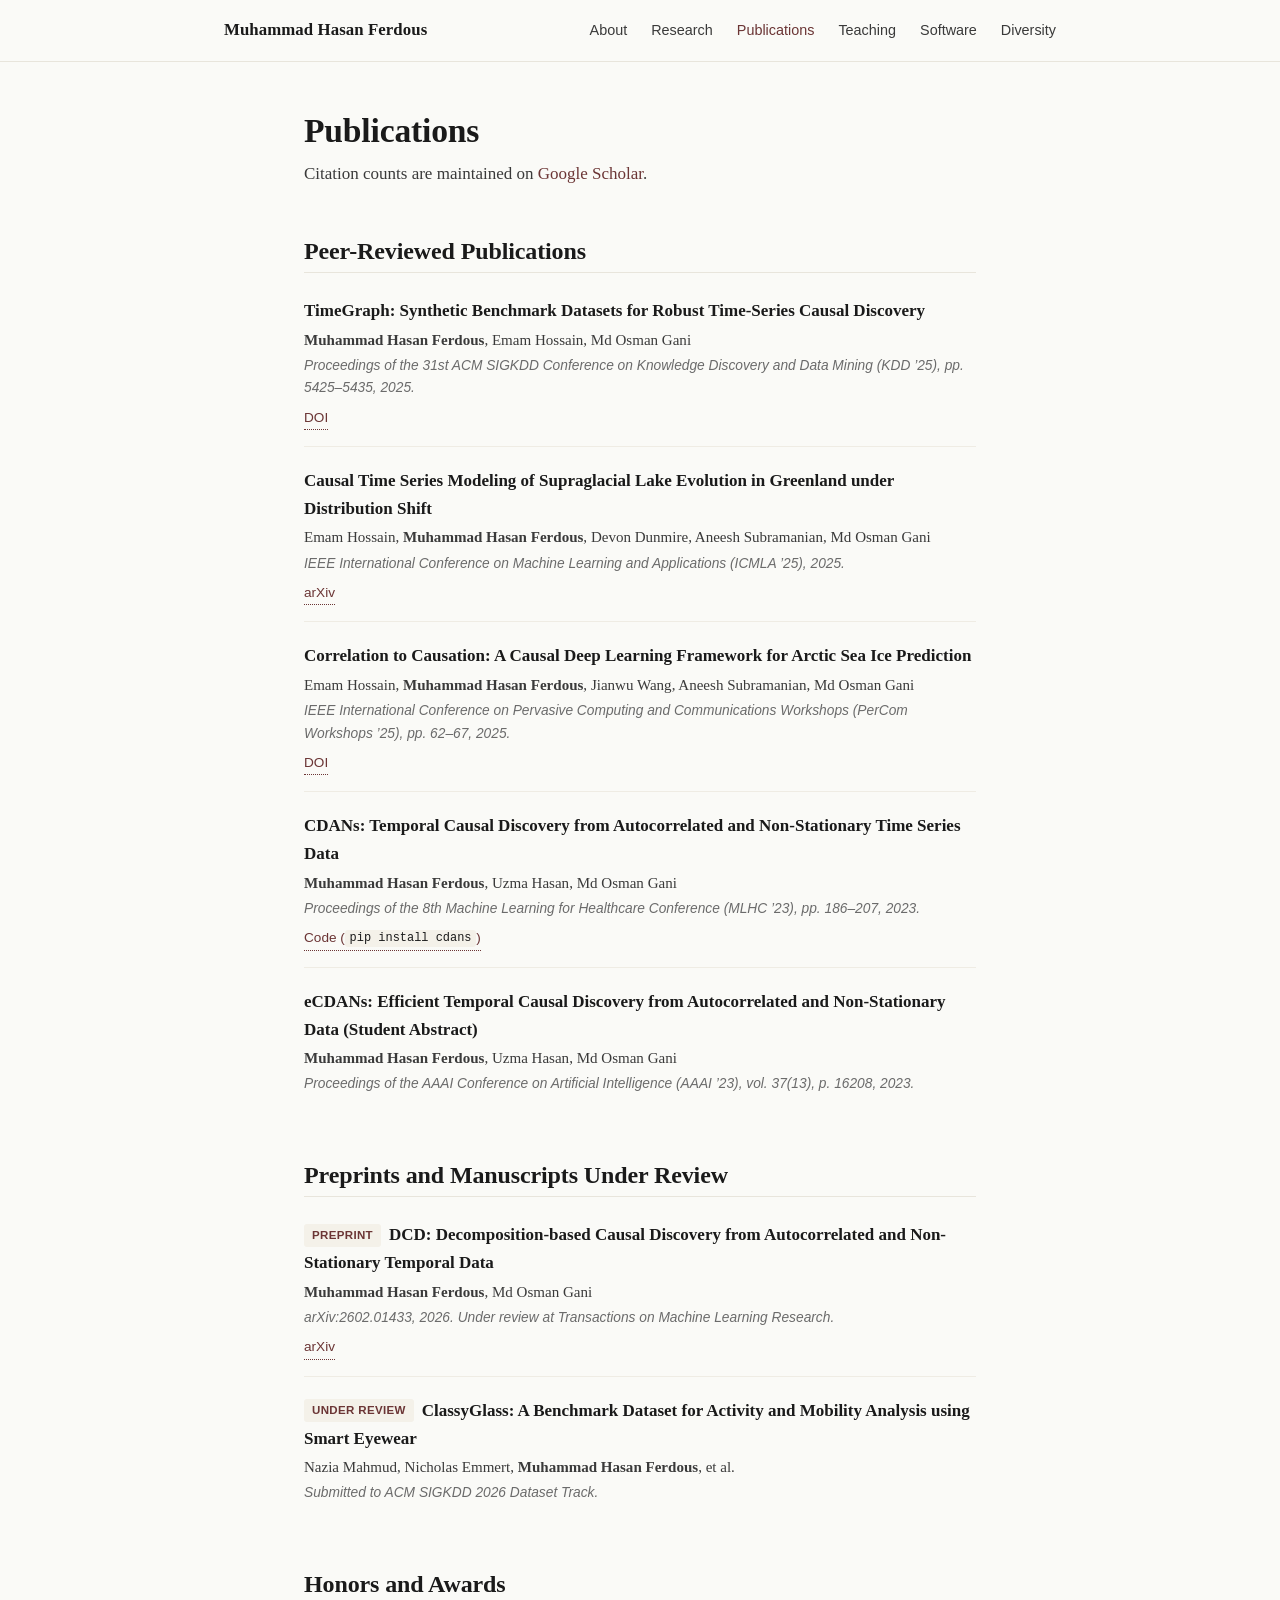
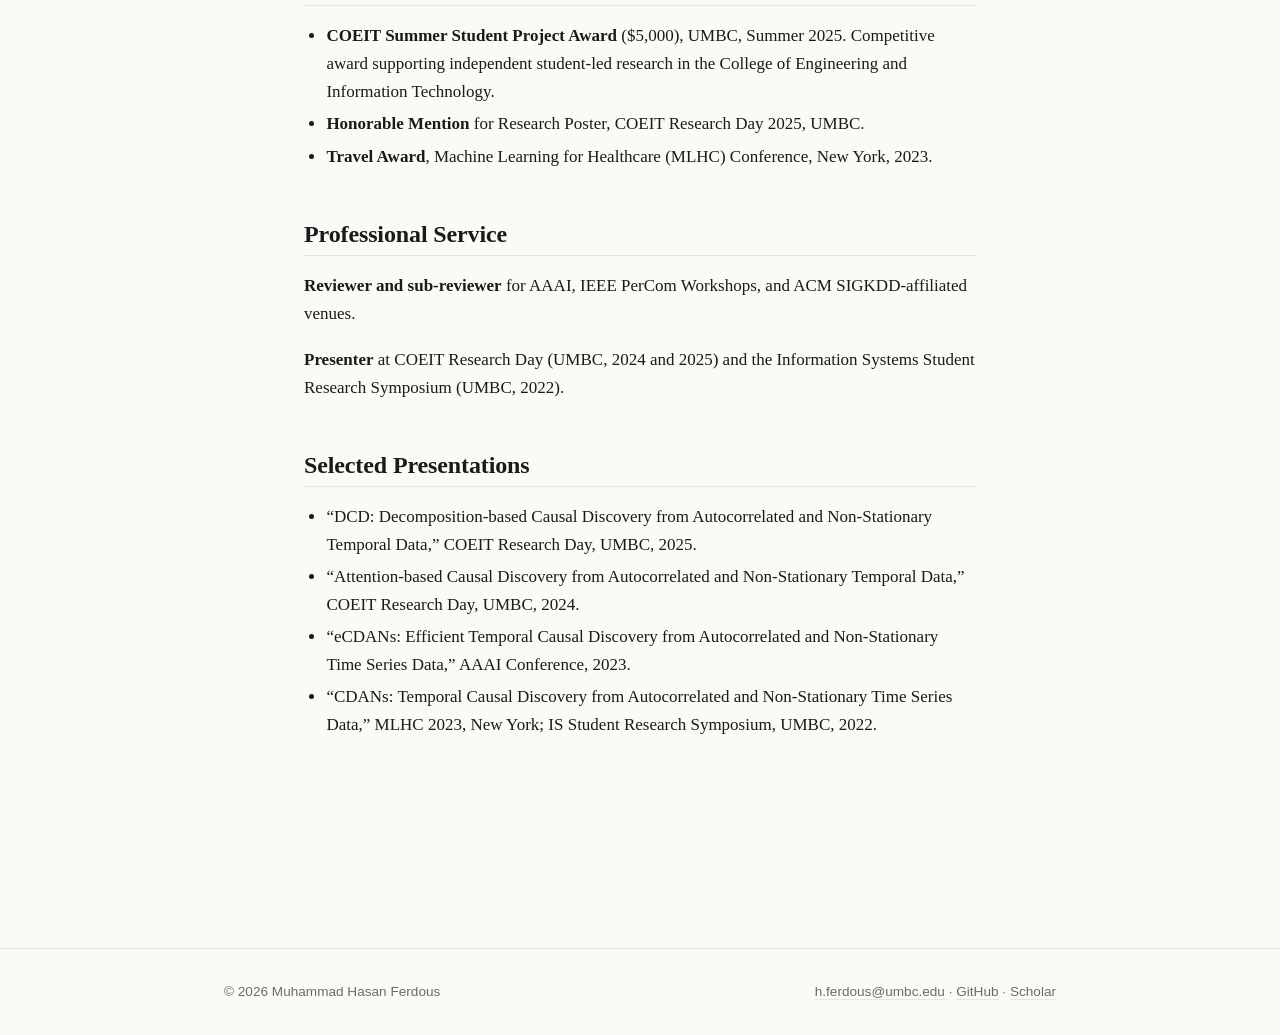
==== publications.html @ e5074885 "Replace Hugo site with plain HTML academic site" ====
<!DOCTYPE html>
<html lang="en">
<head>
  <meta charset="UTF-8">
  <meta name="viewport" content="width=device-width, initial-scale=1.0">
  <title>Publications · Muhammad Hasan Ferdous</title>
  <meta name="description" content="Publications, preprints, awards, and service of Muhammad Hasan Ferdous.">
  <link rel="stylesheet" href="css/style.css">
  <link rel="canonical" href="https://mhasanferdous.github.io/publications.html">
</head>
<body>

<nav class="site-nav">
  <div class="nav-inner">
    <a href="index.html" class="nav-brand">Muhammad Hasan Ferdous</a>
    <div class="nav-links">
      <a href="index.html">About</a>
      <a href="research.html">Research</a>
      <a href="publications.html" class="active">Publications</a>
      <a href="teaching.html">Teaching</a>
      <a href="software.html">Software</a>
      <a href="diversity.html">Diversity</a>
    </div>
  </div>
</nav>

<main>
<div class="container">

<section>
  <h1>Publications</h1>
  <p class="page-intro">
    Citation counts are maintained on <a href="https://scholar.google.com/citations?user=fOBzV-QAAAAJ&amp;hl=en">Google Scholar</a>.
  </p>
</section>

<section>
  <h2>Peer-Reviewed Publications</h2>

  <ul class="entry-list">
    <li>
      <div class="pub-title">
        <a href="https://doi.org/10.1145/3711896.3737439">TimeGraph: Synthetic Benchmark Datasets for Robust Time-Series Causal Discovery</a>
      </div>
      <div class="pub-authors"><strong>Muhammad Hasan Ferdous</strong>, Emam Hossain, Md Osman Gani</div>
      <div class="pub-venue">Proceedings of the 31st ACM SIGKDD Conference on Knowledge Discovery and Data Mining (KDD &rsquo;25), pp. 5425&ndash;5435, 2025.</div>
      <div class="pub-links">
        <a href="https://doi.org/10.1145/3711896.3737439">DOI</a>
      </div>
    </li>

    <li>
      <div class="pub-title">Causal Time Series Modeling of Supraglacial Lake Evolution in Greenland under Distribution Shift</div>
      <div class="pub-authors">Emam Hossain, <strong>Muhammad Hasan Ferdous</strong>, Devon Dunmire, Aneesh Subramanian, Md Osman Gani</div>
      <div class="pub-venue">IEEE International Conference on Machine Learning and Applications (ICMLA &rsquo;25), 2025.</div>
      <div class="pub-links">
        <a href="https://arxiv.org/abs/2510.15265">arXiv</a>
      </div>
    </li>

    <li>
      <div class="pub-title">
        <a href="https://doi.org/10.1109/PerComWorkshops65533.2025.00042">Correlation to Causation: A Causal Deep Learning Framework for Arctic Sea Ice Prediction</a>
      </div>
      <div class="pub-authors">Emam Hossain, <strong>Muhammad Hasan Ferdous</strong>, Jianwu Wang, Aneesh Subramanian, Md Osman Gani</div>
      <div class="pub-venue">IEEE International Conference on Pervasive Computing and Communications Workshops (PerCom Workshops &rsquo;25), pp. 62&ndash;67, 2025.</div>
      <div class="pub-links">
        <a href="https://doi.org/10.1109/PerComWorkshops65533.2025.00042">DOI</a>
      </div>
    </li>

    <li>
      <div class="pub-title">CDANs: Temporal Causal Discovery from Autocorrelated and Non-Stationary Time Series Data</div>
      <div class="pub-authors"><strong>Muhammad Hasan Ferdous</strong>, Uzma Hasan, Md Osman Gani</div>
      <div class="pub-venue">Proceedings of the 8th Machine Learning for Healthcare Conference (MLHC &rsquo;23), pp. 186&ndash;207, 2023.</div>
      <div class="pub-links">
        <a href="https://github.com/hferdous/CDANs">Code (<code>pip install cdans</code>)</a>
      </div>
    </li>

    <li>
      <div class="pub-title">eCDANs: Efficient Temporal Causal Discovery from Autocorrelated and Non-Stationary Data (Student Abstract)</div>
      <div class="pub-authors"><strong>Muhammad Hasan Ferdous</strong>, Uzma Hasan, Md Osman Gani</div>
      <div class="pub-venue">Proceedings of the AAAI Conference on Artificial Intelligence (AAAI &rsquo;23), vol. 37(13), p. 16208, 2023.</div>
    </li>
  </ul>
</section>

<section>
  <h2>Preprints and Manuscripts Under Review</h2>

  <ul class="entry-list">
    <li>
      <div class="pub-title">
        <span class="pub-badge">Preprint</span>DCD: Decomposition-based Causal Discovery from Autocorrelated and Non-Stationary Temporal Data
      </div>
      <div class="pub-authors"><strong>Muhammad Hasan Ferdous</strong>, Md Osman Gani</div>
      <div class="pub-venue">arXiv:2602.01433, 2026. Under review at <em>Transactions on Machine Learning Research</em>.</div>
      <div class="pub-links">
        <a href="https://arxiv.org/abs/2602.01433">arXiv</a>
      </div>
    </li>

    <li>
      <div class="pub-title">
        <span class="pub-badge">Under Review</span>ClassyGlass: A Benchmark Dataset for Activity and Mobility Analysis using Smart Eyewear
      </div>
      <div class="pub-authors">Nazia Mahmud, Nicholas Emmert, <strong>Muhammad Hasan Ferdous</strong>, et al.</div>
      <div class="pub-venue">Submitted to ACM SIGKDD 2026 Dataset Track.</div>
    </li>
  </ul>
</section>

<section>
  <h2>Honors and Awards</h2>
  <ul>
    <li><strong>COEIT Summer Student Project Award</strong> ($5,000), UMBC, Summer 2025. Competitive award supporting independent student-led research in the College of Engineering and Information Technology.</li>
    <li><strong>Honorable Mention</strong> for Research Poster, COEIT Research Day 2025, UMBC.</li>
    <li><strong>Travel Award</strong>, Machine Learning for Healthcare (MLHC) Conference, New York, 2023.</li>
  </ul>
</section>

<section>
  <h2>Professional Service</h2>
  <p><strong>Reviewer and sub-reviewer</strong> for AAAI, IEEE PerCom Workshops, and ACM SIGKDD-affiliated venues.</p>
  <p><strong>Presenter</strong> at COEIT Research Day (UMBC, 2024 and 2025) and the Information Systems Student Research Symposium (UMBC, 2022).</p>
</section>

<section>
  <h2>Selected Presentations</h2>
  <ul>
    <li>&ldquo;DCD: Decomposition-based Causal Discovery from Autocorrelated and Non-Stationary Temporal Data,&rdquo; COEIT Research Day, UMBC, 2025.</li>
    <li>&ldquo;Attention-based Causal Discovery from Autocorrelated and Non-Stationary Temporal Data,&rdquo; COEIT Research Day, UMBC, 2024.</li>
    <li>&ldquo;eCDANs: Efficient Temporal Causal Discovery from Autocorrelated and Non-Stationary Time Series Data,&rdquo; AAAI Conference, 2023.</li>
    <li>&ldquo;CDANs: Temporal Causal Discovery from Autocorrelated and Non-Stationary Time Series Data,&rdquo; MLHC 2023, New York; IS Student Research Symposium, UMBC, 2022.</li>
  </ul>
</section>

</div>
</main>

<footer class="site-footer">
  <div class="container-wide">
    <span>&copy; 2026 Muhammad Hasan Ferdous</span>
    <span>
      <a href="mailto:h.ferdous@umbc.edu">h.ferdous@umbc.edu</a> ·
      <a href="https://github.com/hferdous">GitHub</a> ·
      <a href="https://scholar.google.com/citations?user=fOBzV-QAAAAJ&amp;hl=en">Scholar</a>
    </span>
  </div>
</footer>

</body>
</html>
---- css/style.css ----
/* =============================================================
   Muhammad Hasan Ferdous — academic site
   Design: refined academic, warm paper background, serif typography
   ============================================================= */

:root {
  /* Color tokens */
  --bg: #fafaf7;
  --bg-elevated: #ffffff;
  --text: #1a1a1a;
  --text-soft: #3a3a3a;
  --text-muted: #6b6b6b;
  --accent: #6b3535;
  --accent-hover: #8b2c2c;
  --border: #e8e5dc;
  --border-soft: #efece4;
  --code-bg: #f4f1e9;

  /* Typography */
  --serif: 'Charter', 'Iowan Old Style', 'Cambria', 'Georgia', serif;
  --sans: -apple-system, BlinkMacSystemFont, 'Segoe UI', 'Helvetica Neue', sans-serif;
  --mono: 'SF Mono', 'Menlo', 'Monaco', 'Consolas', monospace;

  /* Layout */
  --content-width: 720px;
  --wide-width: 880px;
}

/* Reset */
*, *::before, *::after {
  box-sizing: border-box;
}

html {
  -webkit-font-smoothing: antialiased;
  -moz-osx-font-smoothing: grayscale;
  text-rendering: optimizeLegibility;
}

body {
  margin: 0;
  font-family: var(--serif);
  font-size: 17px;
  line-height: 1.65;
  color: var(--text);
  background: var(--bg);
}

/* =============================================================
   Navigation
   ============================================================= */
.site-nav {
  position: sticky;
  top: 0;
  z-index: 50;
  background: rgba(250, 250, 247, 0.92);
  backdrop-filter: saturate(180%) blur(8px);
  -webkit-backdrop-filter: saturate(180%) blur(8px);
  border-bottom: 1px solid var(--border);
}

.nav-inner {
  max-width: var(--wide-width);
  margin: 0 auto;
  padding: 1rem 1.5rem;
  display: flex;
  align-items: baseline;
  justify-content: space-between;
  flex-wrap: wrap;
  gap: 0.5rem 1.5rem;
}

.nav-brand {
  font-family: var(--serif);
  font-weight: 600;
  font-size: 1.05rem;
  color: var(--text);
  text-decoration: none;
  letter-spacing: 0.005em;
}

.nav-brand:hover {
  color: var(--accent);
}

.nav-links {
  display: flex;
  gap: 1.5rem;
  font-family: var(--sans);
  font-size: 0.9rem;
}

.nav-links a {
  color: var(--text-soft);
  text-decoration: none;
  transition: color 0.15s ease;
  margin-right: 1.5rem; /* Fallback for browsers without flex gap */
}

.nav-links a:last-child {
  margin-right: 0;
}

@supports (gap: 1rem) {
  .nav-links a {
    margin-right: 0;
  }
}

.nav-links a:hover,
.nav-links a.active {
  color: var(--accent);
}

/* =============================================================
   Layout containers
   ============================================================= */
.container {
  max-width: var(--content-width);
  margin: 0 auto;
  padding: 0 1.5rem;
}

.container-wide {
  max-width: var(--wide-width);
  margin: 0 auto;
  padding: 0 1.5rem;
}

main {
  padding: 3rem 0 5rem;
}

section {
  margin: 3rem 0;
}

section:first-of-type {
  margin-top: 0;
}

/* =============================================================
   Typography
   ============================================================= */
h1, h2, h3, h4 {
  font-family: var(--serif);
  font-weight: 600;
  letter-spacing: -0.005em;
  color: var(--text);
  line-height: 1.25;
}

h1 {
  font-size: 2.1rem;
  margin: 0 0 0.5rem;
  font-weight: 700;
}

h2 {
  font-size: 1.5rem;
  margin: 2.5rem 0 1rem;
  padding-bottom: 0.4rem;
  border-bottom: 1px solid var(--border);
}

h3 {
  font-size: 1.15rem;
  margin: 1.75rem 0 0.5rem;
  font-weight: 600;
}

h4 {
  font-size: 1rem;
  margin: 1.25rem 0 0.4rem;
  font-weight: 600;
}

p {
  margin: 0 0 1.1rem;
}

p:last-child {
  margin-bottom: 0;
}

strong, b {
  font-weight: 600;
}

em, i {
  font-style: italic;
}

a {
  color: var(--accent);
  text-decoration: none;
  border-bottom: 1px solid transparent;
  transition: border-color 0.15s ease, color 0.15s ease;
}

a:hover {
  color: var(--accent-hover);
  border-bottom-color: var(--accent-hover);
}

code {
  font-family: var(--mono);
  font-size: 0.88em;
  background: var(--code-bg);
  padding: 0.12em 0.4em;
  border-radius: 3px;
  color: var(--text);
}

ul, ol {
  margin: 0 0 1.1rem;
  padding-left: 1.4rem;
}

li {
  margin: 0.25rem 0;
}

hr {
  border: 0;
  border-top: 1px solid var(--border);
  margin: 2.5rem 0;
}

blockquote {
  margin: 1.5rem 0;
  padding: 0.9rem 1.25rem;
  border-left: 3px solid var(--accent);
  background: var(--bg-elevated);
  font-style: italic;
  color: var(--text-soft);
}

blockquote p:last-child {
  margin-bottom: 0;
}

small, .muted {
  color: var(--text-muted);
  font-size: 0.9em;
}

/* =============================================================
   Hero / About section on homepage
   ============================================================= */
.hero {
  margin: 1rem 0 3rem;
}

.hero-meta {
  font-family: var(--sans);
  font-size: 0.95rem;
  color: var(--text-muted);
  margin: 0 0 1.5rem;
}

.hero-meta a {
  color: var(--text-muted);
  border-bottom: 1px solid var(--border);
}

.hero-meta a:hover {
  color: var(--accent);
}

.hero-meta strong {
  color: var(--text-soft);
  font-weight: 500;
}

.social-links {
  display: flex;
  flex-wrap: wrap;
  gap: 0.5rem 1.25rem;
  margin: 1.25rem 0 0;
  font-family: var(--sans);
  font-size: 0.92rem;
}

.social-links a {
  color: var(--text-soft);
  border-bottom: 1px solid var(--border);
  margin-right: 1.25rem; /* Fallback */
}

.social-links a:last-child {
  margin-right: 0;
}

@supports (gap: 1rem) {
  .social-links a {
    margin-right: 0;
  }
}

.social-links a:hover {
  color: var(--accent);
  border-bottom-color: var(--accent);
}

/* =============================================================
   Lists for publications, news, etc.
   ============================================================= */
.entry-list {
  list-style: none;
  padding: 0;
  margin: 1.5rem 0;
}

.entry-list > li {
  padding: 1rem 0;
  border-bottom: 1px solid var(--border-soft);
}

.entry-list > li:last-child {
  border-bottom: none;
}

.entry-list > li:first-child {
  padding-top: 0;
}

.pub-title {
  display: block;
  font-weight: 600;
  color: var(--text);
  margin-bottom: 0.15rem;
}

.pub-title a {
  color: var(--text);
  border-bottom: none;
}

.pub-title a:hover {
  color: var(--accent);
}

.pub-authors {
  font-size: 0.94rem;
  color: var(--text-soft);
  margin-bottom: 0.15rem;
}

.pub-venue {
  font-family: var(--sans);
  font-size: 0.86rem;
  color: var(--text-muted);
  font-style: italic;
}

.pub-links {
  margin-top: 0.4rem;
  font-family: var(--sans);
  font-size: 0.85rem;
  display: flex;
  flex-wrap: wrap;
  gap: 0.4rem 1rem;
}

.pub-links a {
  color: var(--accent);
  border-bottom: 1px dotted var(--accent);
}

.pub-links a:hover {
  border-bottom-style: solid;
}

.pub-badge {
  display: inline-block;
  font-family: var(--sans);
  font-size: 0.72rem;
  font-weight: 600;
  letter-spacing: 0.03em;
  text-transform: uppercase;
  padding: 0.12rem 0.5rem;
  border-radius: 3px;
  background: var(--code-bg);
  color: var(--accent);
  margin-right: 0.5rem;
  vertical-align: 0.15em;
}

/* News list */
.news-list {
  list-style: none;
  padding: 0;
  margin: 1rem 0;
}

.news-list > li {
  padding: 0.6rem 0;
  border-bottom: 1px solid var(--border-soft);
  display: flex;
  gap: 0.5rem 1rem;
  flex-wrap: wrap;
}

.news-list > li:last-child {
  border-bottom: none;
}

.news-date {
  flex: 0 0 auto;
  font-family: var(--sans);
  font-size: 0.86rem;
  color: var(--text-muted);
  min-width: 110px;
  font-variant-numeric: tabular-nums;
}

.news-body {
  flex: 1 1 350px;
  font-size: 0.97rem;
}

.news-body a {
  border-bottom: 1px solid var(--border);
}

.news-body a:hover {
  border-bottom-color: var(--accent);
}

/* =============================================================
   Software cards
   ============================================================= */
.software-card {
  margin: 2rem 0;
  padding: 1.5rem 1.5rem 1.25rem;
  background: var(--bg-elevated);
  border: 1px solid var(--border);
  border-radius: 4px;
}

.software-card h3 {
  margin-top: 0;
  margin-bottom: 0.4rem;
  font-size: 1.2rem;
}

.software-card .install {
  font-family: var(--mono);
  font-size: 0.92rem;
  background: var(--code-bg);
  padding: 0.5rem 0.85rem;
  border-radius: 3px;
  margin: 0.85rem 0;
  display: inline-block;
}

.software-card .links {
  margin-top: 0.75rem;
  font-family: var(--sans);
  font-size: 0.88rem;
  display: flex;
  flex-wrap: wrap;
  gap: 0.4rem 1.25rem;
}

.software-card .status {
  font-family: var(--sans);
  font-size: 0.82rem;
  color: var(--text-muted);
  margin-top: 0.5rem;
  text-transform: uppercase;
  letter-spacing: 0.04em;
}

/* =============================================================
   Tables
   ============================================================= */
.data-table {
  width: 100%;
  border-collapse: collapse;
  margin: 1.5rem 0;
  font-size: 0.94rem;
}

.data-table th,
.data-table td {
  text-align: left;
  padding: 0.6rem 0.85rem;
  border-bottom: 1px solid var(--border-soft);
  vertical-align: top;
}

.data-table th {
  font-family: var(--sans);
  font-size: 0.82rem;
  text-transform: uppercase;
  letter-spacing: 0.03em;
  color: var(--accent);
  border-bottom: 1px solid var(--accent);
  background: transparent;
}

.data-table tr:last-child td {
  border-bottom: 1px solid var(--border);
}

/* =============================================================
   Page-specific helpers
   ============================================================= */
.page-intro {
  margin: 0 0 2rem;
  color: var(--text-soft);
}

.page-intro p {
  font-size: 1.05rem;
}

.thrust {
  margin: 1.75rem 0;
}

.thrust h3 {
  margin-bottom: 0.5rem;
}

.thrust-note {
  font-family: var(--sans);
  font-size: 0.84rem;
  color: var(--text-muted);
  text-transform: uppercase;
  letter-spacing: 0.04em;
  margin: 0 0 0.3rem;
}

.market-banner {
  margin: 2rem 0;
  padding: 1.25rem 1.5rem;
  background: var(--bg-elevated);
  border-left: 3px solid var(--accent);
  border-radius: 0 4px 4px 0;
}

.market-banner p {
  margin: 0;
  font-family: var(--serif);
  font-size: 0.98rem;
  color: var(--text-soft);
}

.download-list {
  display: flex;
  flex-wrap: wrap;
  gap: 0.5rem 1.5rem;
  margin: 1.25rem 0;
  font-family: var(--sans);
  font-size: 0.92rem;
}

.download-list a {
  color: var(--accent);
  border-bottom: 1px dotted var(--accent);
  margin-right: 1.5rem; /* Fallback */
}

.download-list a:last-child {
  margin-right: 0;
}

@supports (gap: 1rem) {
  .download-list a {
    margin-right: 0;
  }
}

.download-list a:hover {
  border-bottom-style: solid;
}

/* =============================================================
   Footer
   ============================================================= */
.site-footer {
  border-top: 1px solid var(--border);
  padding: 2rem 0;
  margin-top: 5rem;
  font-family: var(--sans);
  font-size: 0.85rem;
  color: var(--text-muted);
}

.site-footer .container-wide {
  display: flex;
  flex-wrap: wrap;
  gap: 0.5rem 1.5rem;
  justify-content: space-between;
  align-items: baseline;
}

.site-footer a {
  color: var(--text-muted);
  border-bottom: 1px solid var(--border);
}

.site-footer a:hover {
  color: var(--accent);
}

/* =============================================================
   Responsive
   ============================================================= */
@media (max-width: 640px) {
  body {
    font-size: 16px;
  }

  h1 {
    font-size: 1.75rem;
  }

  h2 {
    font-size: 1.3rem;
  }

  .nav-inner {
    padding: 0.85rem 1.25rem;
  }

  .nav-links {
    gap: 1rem;
    font-size: 0.85rem;
  }

  main {
    padding: 2rem 0 3rem;
  }

  .news-list > li {
    flex-direction: column;
    gap: 0.2rem;
  }

  .news-date {
    min-width: 0;
  }

  blockquote {
    padding: 0.75rem 1rem;
  }

  .market-banner {
    padding: 1rem 1.25rem;
  }
}

/* Subtle entrance for content */
@media (prefers-reduced-motion: no-preference) {
  main > section {
    animation: fadeUp 0.5s ease-out backwards;
  }

  main > section:nth-child(1) { animation-delay: 0.05s; }
  main > section:nth-child(2) { animation-delay: 0.12s; }
  main > section:nth-child(3) { animation-delay: 0.18s; }
  main > section:nth-child(4) { animation-delay: 0.24s; }
}

@keyframes fadeUp {
  from {
    opacity: 0;
    transform: translateY(8px);
  }
  to {
    opacity: 1;
    transform: translateY(0);
  }
}

/* Selection */
::selection {
  background: var(--accent);
  color: #ffffff;
}
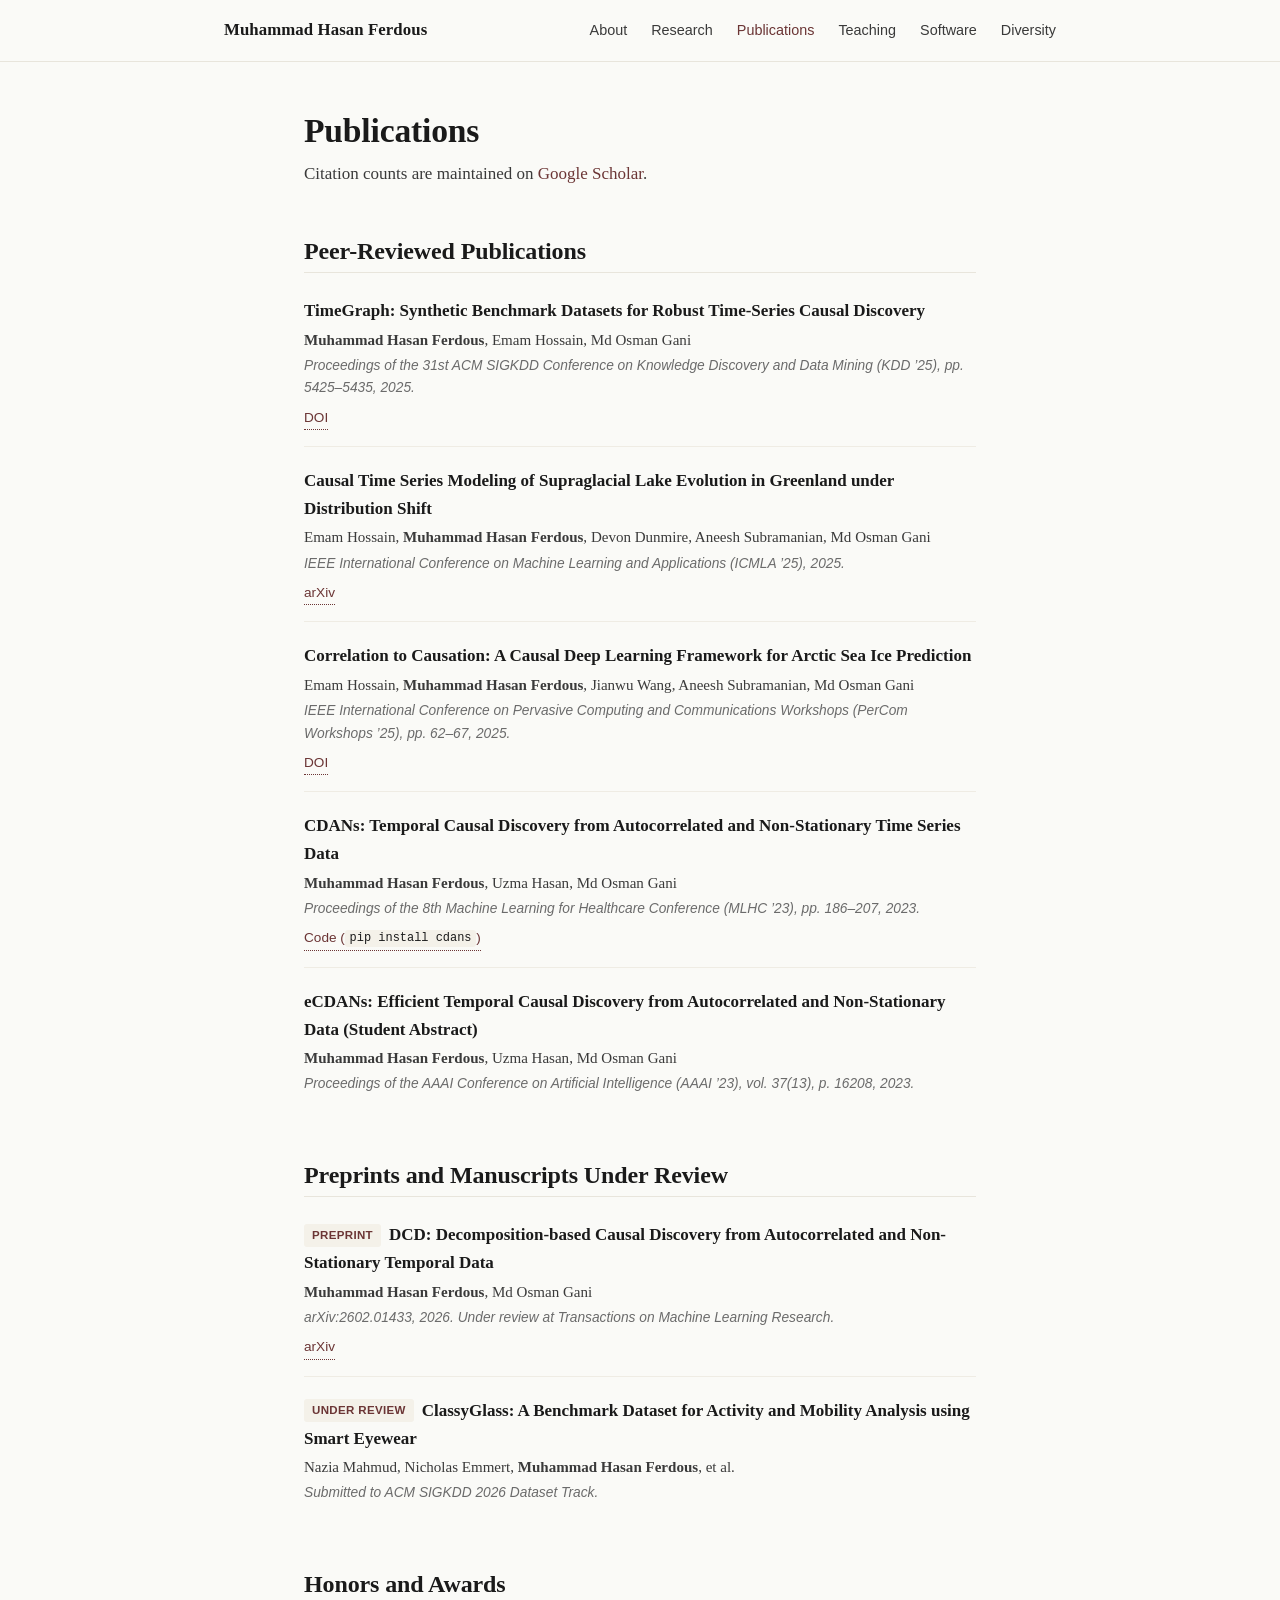
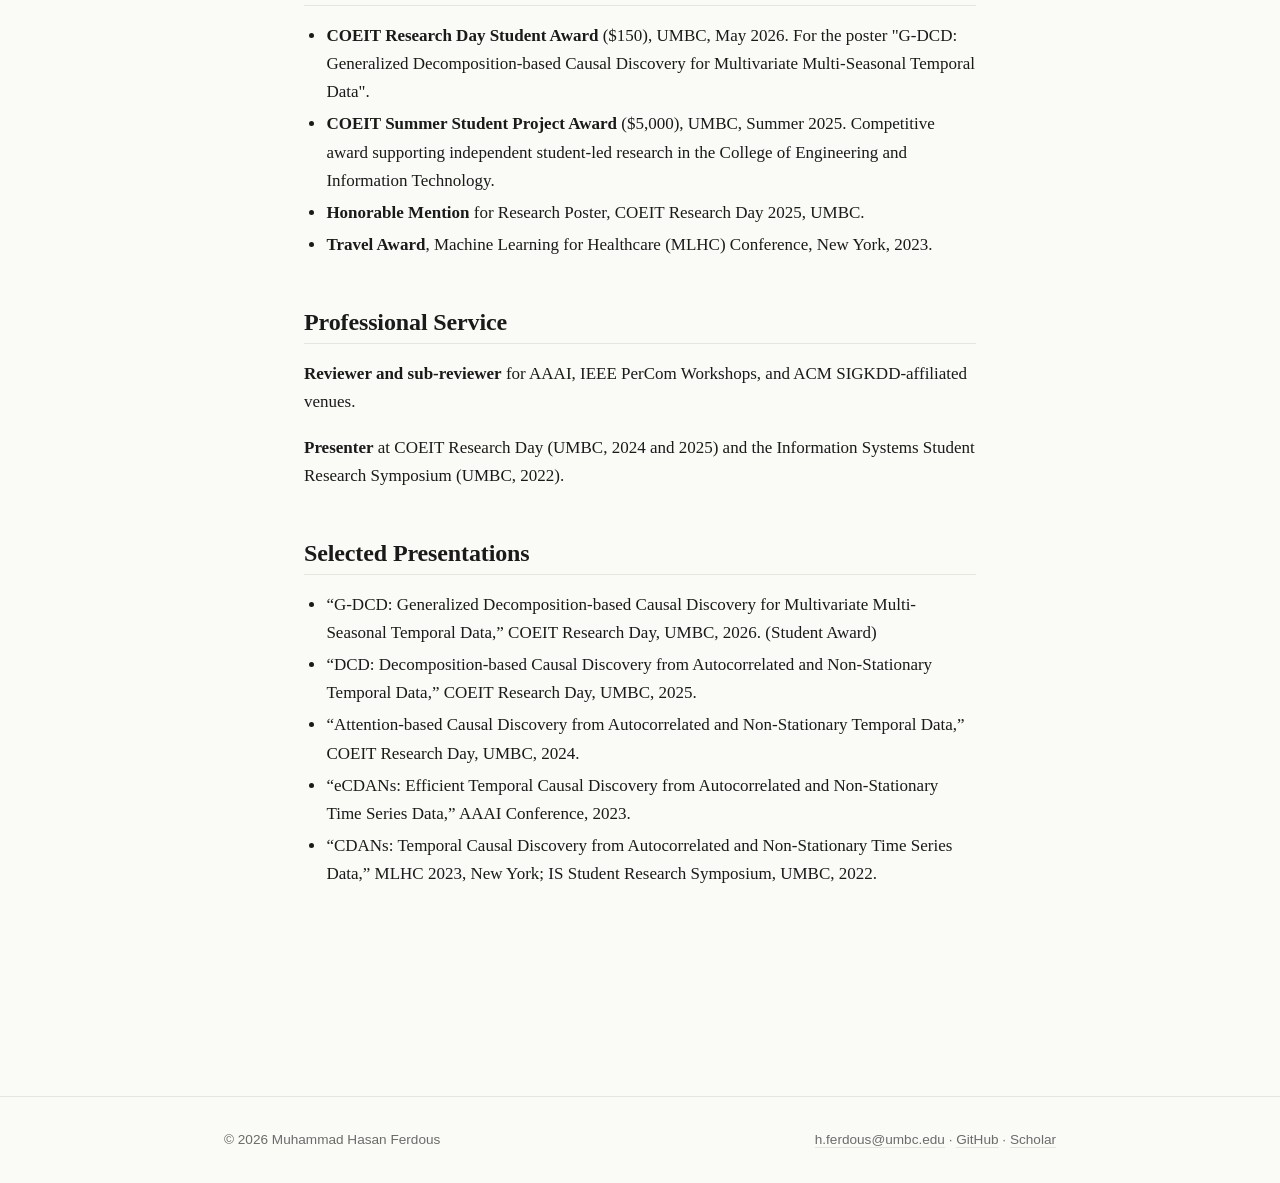
==== commit ca1750e0: "Update website with COEIT Research Day 2026 Student Award" ====
--- a/publications.html
+++ b/publications.html
@@ -114,6 +114,7 @@
 <section>
   <h2>Honors and Awards</h2>
   <ul>
+    <li><strong>COEIT Research Day Student Award</strong> ($150), UMBC, May 2026. For the poster "G-DCD: Generalized Decomposition-based Causal Discovery for Multivariate Multi-Seasonal Temporal Data".</li>
     <li><strong>COEIT Summer Student Project Award</strong> ($5,000), UMBC, Summer 2025. Competitive award supporting independent student-led research in the College of Engineering and Information Technology.</li>
     <li><strong>Honorable Mention</strong> for Research Poster, COEIT Research Day 2025, UMBC.</li>
     <li><strong>Travel Award</strong>, Machine Learning for Healthcare (MLHC) Conference, New York, 2023.</li>
@@ -129,6 +130,7 @@
 <section>
   <h2>Selected Presentations</h2>
   <ul>
+    <li>&ldquo;G-DCD: Generalized Decomposition-based Causal Discovery for Multivariate Multi-Seasonal Temporal Data,&rdquo; COEIT Research Day, UMBC, 2026. (Student Award)</li>
     <li>&ldquo;DCD: Decomposition-based Causal Discovery from Autocorrelated and Non-Stationary Temporal Data,&rdquo; COEIT Research Day, UMBC, 2025.</li>
     <li>&ldquo;Attention-based Causal Discovery from Autocorrelated and Non-Stationary Temporal Data,&rdquo; COEIT Research Day, UMBC, 2024.</li>
     <li>&ldquo;eCDANs: Efficient Temporal Causal Discovery from Autocorrelated and Non-Stationary Time Series Data,&rdquo; AAAI Conference, 2023.</li>
